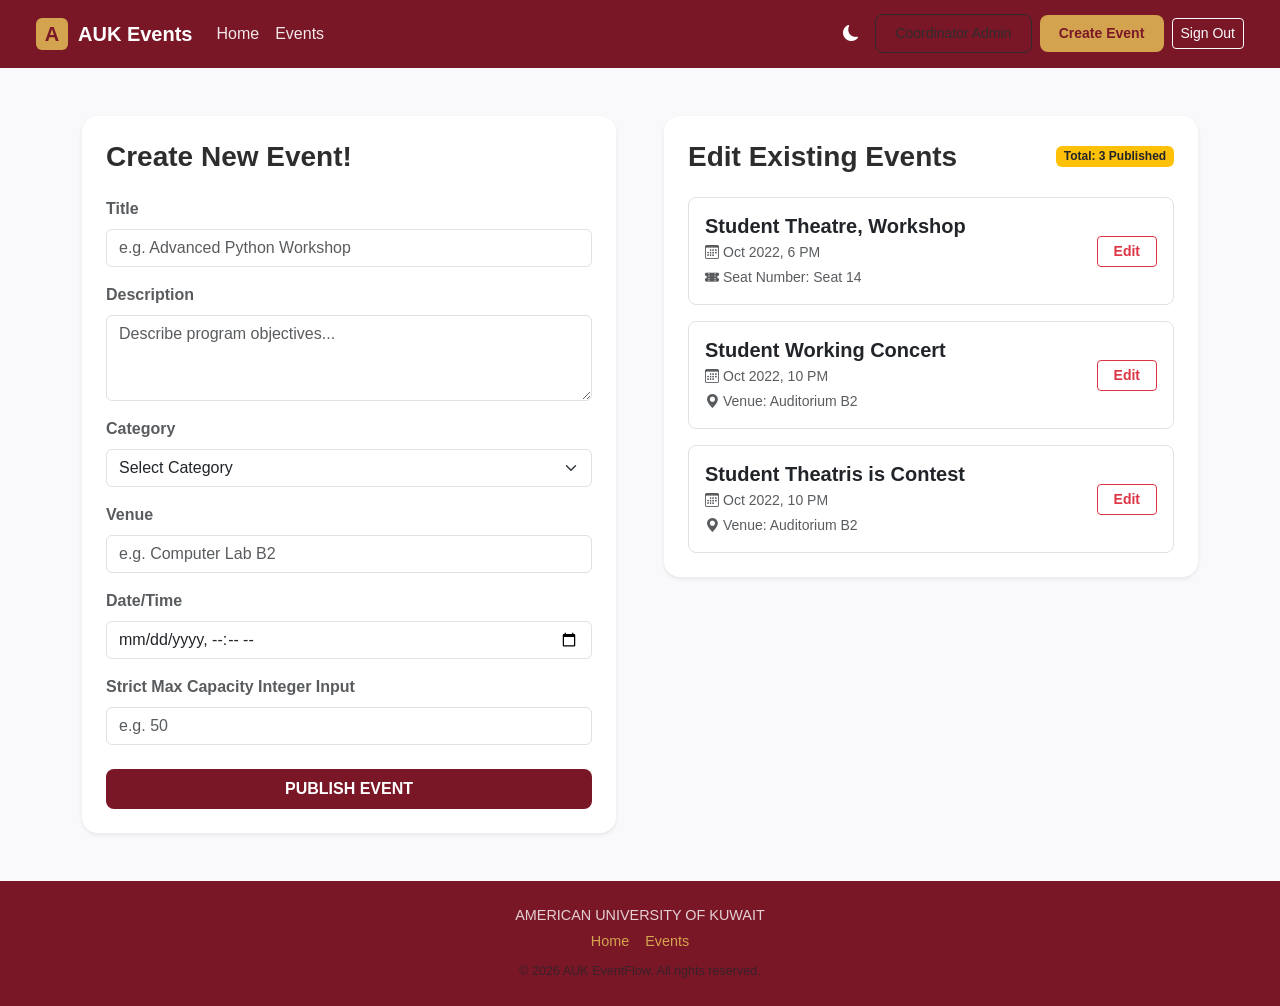
==== admin-dashboard.html @ 9406a568 "aukevent flow The css and html for the auk eventflow project" ====
<!DOCTYPE html>
<html lang="en">
<head>
    <meta charset="UTF-8">
    <meta name="viewport" content="width=device-width, initial-scale=1.0">
    <title>Coordinator Dashboard | AUK EventFlow</title>
    <!-- Bootstrap CSS -->
    <link href="https://cdn.jsdelivr.net/npm/bootstrap@5.3.0/dist/css/bootstrap.min.css" rel="stylesheet">
    <!-- Bootstrap Icons -->
    <link href="https://cdn.jsdelivr.net/npm/bootstrap-icons@1.10.5/font/bootstrap-icons.css" rel="stylesheet">
    <!-- Custom CSS -->
    <link href="styles.css" rel="stylesheet">
</head>
<body>
    <div class="page-container">
        <div class="content-wrapper">
            <nav class="navbar navbar-expand-lg navbar-dark auk-navbar">
                <div class="container-fluid">
                    <a class="navbar-brand" href="index.html">
                        <span class="auk-logo-badge">A</span>
                        <span>AUK Events</span>
                    </a>
                    <button class="navbar-toggler" type="button" data-bs-toggle="collapse" data-bs-target="#navbarNav">
                        <span class="navbar-toggler-icon"></span>
                    </button>
                    <div class="collapse navbar-collapse" id="navbarNav">
                        <ul class="navbar-nav me-auto mb-2 mb-lg-0">
                            <li class="nav-item">
                                <a class="nav-link" href="index.html">Home</a>
                            </li>
                            <li class="nav-item">
                                <a class="nav-link" href="events.html">Events</a>
                            </li>
                        </ul>
                        <div class="d-flex align-items-center gap-2">
                            <span class="text-white me-2" style="cursor: pointer;"><i class="bi bi-moon-fill"></i></span>
                            <a href="admin-dashboard.html" class="btn btn-auk-outline btn-sm active">Coordinator Admin</a>
                            <a href="admin-dashboard.html#create" class="btn btn-auk-gold btn-sm">Create Event</a>
                            <a href="index.html" class="btn btn-outline-light btn-sm">Sign Out</a>
                        </div>
                    </div>
                </div>
            </nav>

            <main class="container my-5">
                <div class="row g-5">
                    <div class="col-lg-6">
                        <div class="bg-white p-4 rounded-4 shadow-sm">
                            <h3 class="fw-bold mb-4" id="create">Create New Event!</h3>
                            <form>
                                <div class="mb-3">
                                    <label class="form-label fw-semibold text-muted">Title</label>
                                    <input type="text" class="form-control" placeholder="e.g. Advanced Python Workshop" required>
                                </div>
                                <div class="mb-3">
                                    <label class="form-label fw-semibold text-muted">Description</label>
                                    <textarea class="form-control" rows="3" placeholder="Describe program objectives..." required></textarea>
                                </div>
                                <div class="mb-3">
                                    <label class="form-label fw-semibold text-muted">Category</label>
                                    <select class="form-select" required>
                                        <option value="" disabled selected>Select Category</option>
                                        <option>Student Theatre Plays</option>
                                        <option>Technical Workshops</option>
                                        <option>Academic Seminars</option>
                                    </select>
                                </div>
                                <div class="mb-3">
                                    <label class="form-label fw-semibold text-muted">Venue</label>
                                    <input type="text" class="form-control" placeholder="e.g. Computer Lab B2" required>
                                </div>
                                <div class="mb-3">
                                    <label class="form-label fw-semibold text-muted">Date/Time</label>
                                    <input type="datetime-local" class="form-control" required>
                                </div>
                                <div class="mb-4">
                                    <label class="form-label fw-semibold text-muted">Strict Max Capacity Integer Input</label>
                                    <input type="number" class="form-control" placeholder="e.g. 50" min="1" required>
                                </div>
                                <button type="submit" class="btn btn-auk-maroon w-100 py-2 fw-bold text-white text-uppercase">Publish Event</button>
                            </form>
                        </div>
                    </div>

                    <div class="col-lg-6">
                        <div class="bg-white p-4 rounded-4 shadow-sm">
                            <div class="d-flex justify-content-between align-items-center mb-4">
                                <h3 class="fw-bold m-0">Edit Existing Events</h3>
                                <span class="badge bg-warning text-dark">Total: 3 Published</span>
                            </div>
                            
                            <div class="list-group list-group-flush gap-3">
                                <div class="list-group-item border rounded-3 p-3 shadow-xs">
                                    <div class="d-flex justify-content-between align-items-center">
                                        <div>
                                            <h5 class="fw-bold mb-1">Student Theatre, Workshop</h5>
                                            <p class="mb-1 text-muted small"><i class="bi bi-calendar3 me-1"></i>Oct 2022, 6 PM</p>
                                            <p class="mb-0 text-muted small"><i class="bi bi-ticket-perforated-fill me-1"></i>Seat Number: Seat 14</p>
                                        </div>
                                        <button class="btn btn-outline-danger btn-sm px-3 fw-bold" data-bs-toggle="modal" data-bs-target="#editModal">Edit</button>
                                    </div>
                                </div>

                                <div class="list-group-item border rounded-3 p-3 shadow-xs">
                                    <div class="d-flex justify-content-between align-items-center">
                                        <div>
                                            <h5 class="fw-bold mb-1">Student Working Concert</h5>
                                            <p class="mb-1 text-muted small"><i class="bi bi-calendar3 me-1"></i>Oct 2022, 10 PM</p>
                                            <p class="mb-0 text-muted small"><i class="bi bi-geo-alt-fill me-1"></i>Venue: Auditorium B2</p>
                                        </div>
                                        <button class="btn btn-outline-danger btn-sm px-3 fw-bold" data-bs-toggle="modal" data-bs-target="#editModal">Edit</button>
                                    </div>
                                </div>

                                <div class="list-group-item border rounded-3 p-3 shadow-xs">
                                    <div class="d-flex justify-content-between align-items-center">
                                        <div>
                                            <h5 class="fw-bold mb-1">Student Theatris is Contest</h5>
                                            <p class="mb-1 text-muted small"><i class="bi bi-calendar3 me-1"></i>Oct 2022, 10 PM</p>
                                            <p class="mb-0 text-muted small"><i class="bi bi-geo-alt-fill me-1"></i>Venue: Auditorium B2</p>
                                        </div>
                                        <button class="btn btn-outline-danger btn-sm px-3 fw-bold" data-bs-toggle="modal" data-bs-target="#editModal">Edit</button>
                                    </div>
                                </div>
                            </div>
                        </div>
                    </div>
                </div>
            </main>
        </div>

        <div class="modal fade" id="editModal" tabindex="-1" aria-hidden="true">
            <div class="modal-dialog modal-dialog-centered">
                <div class="modal-content border-0 shadow-lg">
                    <div class="modal-header bg-dark text-white">
                        <h5 class="modal-title fw-bold"><i class="bi bi-pencil-square me-2"></i>Edit Event Information</h5>
                        <button type="button" class="btn-close btn-close-white" data-bs-dismiss="modal" aria-label="Close"></button>
                    </div>
                    <div class="modal-body p-4">
                        <form>
                            <div class="mb-3">
                                <label class="form-label fw-semibold text-muted">Title</label>
                                <input type="text" class="form-control" value="Student Theatre, Workshop">
                            </div>
                            <div class="mb-3">
                                <label class="form-label fw-semibold text-muted">Venue</label>
                                <input type="text" class="form-control" value="Auditorium">
                            </div>
                            <div class="mb-3">
                                <label class="form-label fw-semibold text-muted">Max Capacity</label>
                                <input type="number" class="form-control" value="50">
                            </div>
                        </form>
                    </div>
                    <div class="modal-footer border-0 d-flex justify-content-center">
                        <button type="button" class="btn btn-outline-secondary" data-bs-dismiss="modal">Cancel</button>
                        <button type="button" class="btn btn-auk-gold" data-bs-dismiss="modal">Save Changes</button>
                    </div>
                </div>
            </div>
        </div>

        <footer class="auk-footer text-center">
            <div class="container">
                <p class="mb-1">AMERICAN UNIVERSITY OF KUWAIT</p>
                <div class="d-flex justify-content-center gap-3 mb-2">
                    <a href="index.html">Home</a>
                    <a href="events.html">Events</a>
                </div>
                <small class="text-muted">&copy; 2026 AUK EventFlow. All rights reserved.</small>
            </div>
        </footer>
    </div>

    <!-- Bootstrap JS Bundle -->
    <script src="https://cdn.jsdelivr.net/npm/bootstrap@5.3.0/dist/js/bootstrap.bundle.min.js"></script>
</body>
</html>
---- styles.css ----
/* AUK EventFlow Custom Theme Styles */
:root {
    --auk-maroon: #7A1727;
    --auk-maroon-hover: #5F111D;
    --auk-gold: #D4A34F;
    --auk-gold-hover: #B88A3B;
    --auk-bg-light: #F9F9FB;
    --auk-text-dark: #2D2D2D;
    --auk-success: #287A43;
    --auk-danger: #B32424;
}

html, body {
    height: 100%;
    margin: 0;
}

body {
    font-family: 'Segoe UI', Tahoma, Geneva, Verdana, sans-serif;
    background-color: var(--auk-bg-light);
    color: var(--auk-text-dark);
    display: flex;
    flex-direction: column;
}

.page-container {
    display: flex;
    flex-direction: column;
    min-height: 100vh;
}

.content-wrapper {
    flex: 1 0 auto;
}

.auk-footer {
    flex-shrink: 0;
    background-color: var(--auk-maroon);
    color: rgba(255, 255, 255, 0.8);
    padding: 1.5rem 0;
    font-size: 0.9rem;
    margin-top: auto;
}

.auk-navbar {
    background-color: var(--auk-maroon);
    padding: 0.8rem 1.5rem;
}

.auk-navbar .navbar-brand {
    font-weight: 700;
    color: #FFFFFF !important;
    display: flex;
    align-items: center;
    gap: 10px;
}

.auk-logo-badge {
    background-color: var(--auk-gold);
    color: var(--auk-maroon);
    font-weight: 800;
    width: 32px;
    height: 32px;
    display: flex;
    align-items: center;
    justify-content: center;
    border-radius: 6px;
}

.auk-navbar .nav-link {
    color: rgba(255, 255, 255, 0.9) !important;
    font-weight: 500;
}

.auk-navbar .nav-link:hover {
    color: var(--auk-gold) !important;
}

.auk-navbar .nav-link.active {
    border-bottom: 2px solid var(--auk-gold);
}

.btn-auk-gold {
    background-color: var(--auk-gold);
    color: var(--auk-maroon);
    font-weight: 600;
    border: none;
    border-radius: 8px;
    padding: 0.5rem 1.2rem;
    transition: all 0.2s ease;
}

.btn-auk-gold:hover {
    background-color: var(--auk-gold-hover);
    color: white;
}

.btn-auk-outline {
    background-color: transparent;
    color: white;
    border: 1px solid white;
    font-weight: 500;
    border-radius: 8px;
    padding: 0.5rem 1.2rem;
    transition: all 0.2s ease;
}

.btn-auk-outline:hover {
    background-color: rgba(255, 255, 255, 0.1);
    color: var(--auk-gold);
}

.btn-auk-maroon {
    background-color: var(--auk-maroon);
    color: white;
    font-weight: 600;
    border: none;
    border-radius: 8px;
    padding: 0.6rem 1.5rem;
}

.btn-auk-maroon:hover {
    background-color: var(--auk-maroon-hover);
    color: white;
}

.btn-auk-success {
    background-color: var(--auk-success);
    color: white;
    font-weight: 600;
    border: none;
    border-radius: 8px;
    padding: 0.6rem 1.5rem;
}

.btn-auk-success:hover {
    background-color: #1E5B32;
    color: white;
}

.btn-auk-danger {
    background-color: var(--auk-danger);
    color: white;
    font-weight: 600;
    border: none;
    border-radius: 8px;
    padding: 0.6rem 1.5rem;
}

.btn-auk-danger:hover {
    background-color: #8C1C1C;
    color: white;
}

.auk-footer a {
    color: var(--auk-gold);
    text-decoration: none;
}

.auk-footer a:hover {
    text-decoration: underline;
}

.auk-hero-card {
    background: linear-gradient(135deg, var(--auk-maroon) 0%, #A31E32 100%);
    border-radius: 16px;
    color: white;
    padding: 3rem 2rem;
    box-shadow: 0 4px 15px rgba(0,0,0,0.1);
    margin-bottom: 2.5rem;
}

.auk-hero-card h1 {
    font-size: 2.8rem;
    font-weight: 800;
    margin-bottom: 1rem;
}

.auk-card {
    background-color: white;
    border: none;
    border-radius: 12px;
    box-shadow: 0 4px 12px rgba(0, 0, 0, 0.05);
    transition: transform 0.2s ease, box-shadow 0.2s ease;
    overflow: hidden;
}

.auk-card:hover {
    transform: translateY(-5px);
    box-shadow: 0 8px 20px rgba(0, 0, 0, 0.1);
}

.badge-available {
    background-color: #D4EDDA;
    color: #155724;
    font-weight: 600;
    padding: 0.4rem 0.8rem;
    border-radius: 30px;
}

.badge-full {
    background-color: #F8D7DA;
    color: #721C24;
    font-weight: 600;
    padding: 0.4rem 0.8rem;
    border-radius: 30px;
}

.progress {
    height: 12px;
    border-radius: 6px;
    background-color: #E9ECEF;
}

.progress-bar-auk {
    background-color: var(--auk-maroon);
}

.login-card {
    max-width: 450px;
    margin: 4rem auto;
    border: none;
    border-radius: 16px;
    box-shadow: 0 8px 30px rgba(0,0,0,0.1);
    background: white;
    overflow: hidden;
}

.login-tabs .nav-link {
    color: #6C757D;
    font-weight: 600;
    border: none;
    padding: 1rem;
    text-align: center;
    background-color: #F1F3F5;
}

.login-tabs .nav-link.active {
    color: var(--auk-maroon);
    background-color: white;
    border-top: 3px solid var(--auk-maroon);
}

.detail-main-card {
    background: white;
    border-radius: 16px;
    padding: 2.5rem;
    box-shadow: 0 4px 15px rgba(0,0,0,0.05);
    margin-bottom: 2rem;
}

.detail-sidebar-card {
    background: white;
    border-radius: 16px;
    padding: 2rem;
    box-shadow: 0 4px 15px rgba(0,0,0,0.05);
}
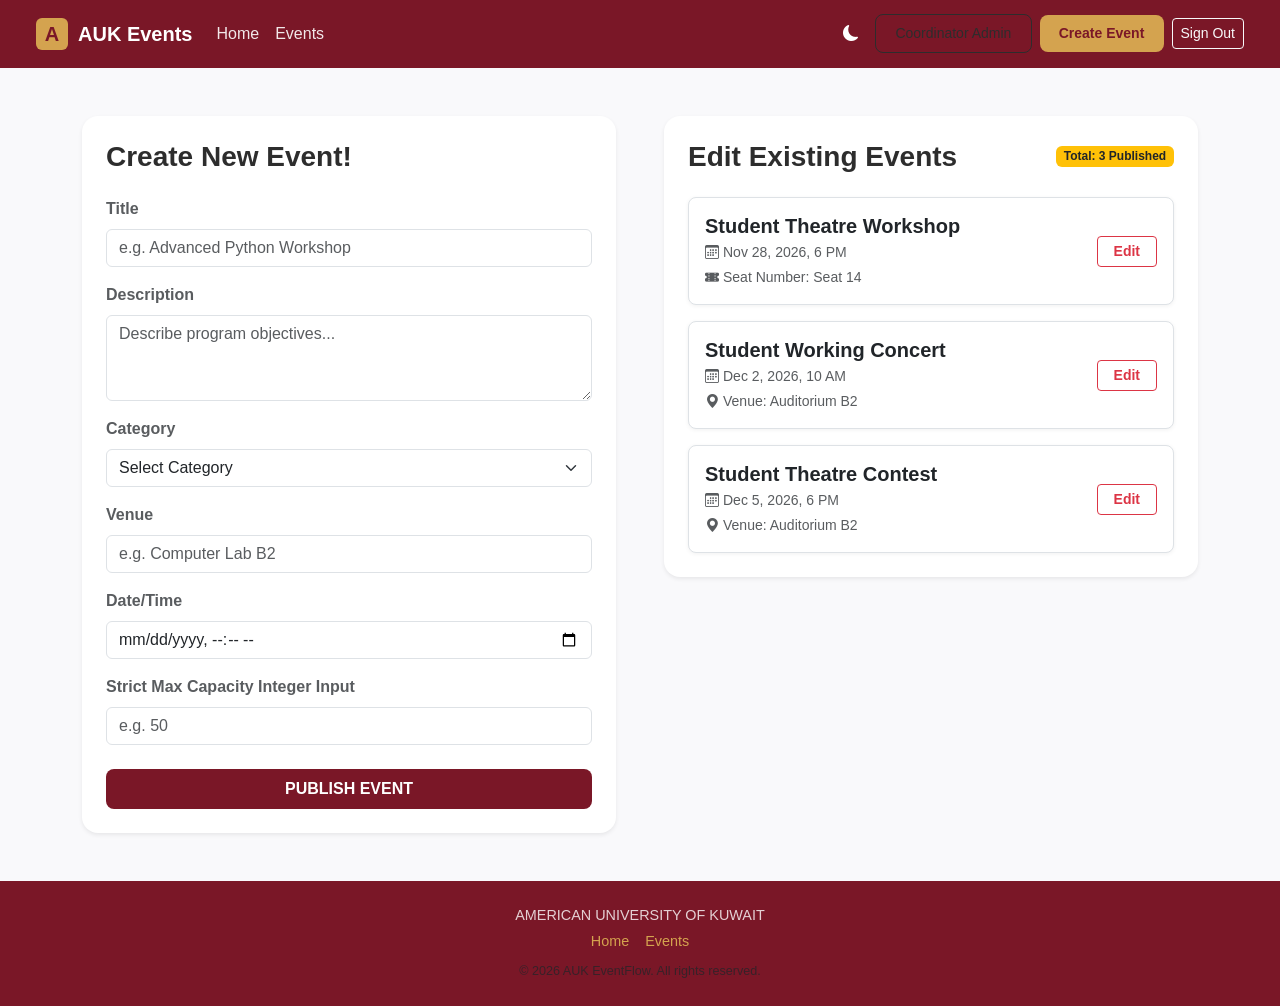
==== commit c54ad597: "upadate css and html" ====
--- a/admin-dashboard.html
+++ b/admin-dashboard.html
@@ -93,8 +93,8 @@
                                 <div class="list-group-item border rounded-3 p-3 shadow-xs">
                                     <div class="d-flex justify-content-between align-items-center">
                                         <div>
-                                            <h5 class="fw-bold mb-1">Student Theatre, Workshop</h5>
-                                            <p class="mb-1 text-muted small"><i class="bi bi-calendar3 me-1"></i>Oct 2022, 6 PM</p>
+                                            <h5 class="fw-bold mb-1">Student Theatre Workshop</h5>
+                                            <p class="mb-1 text-muted small"><i class="bi bi-calendar3 me-1"></i>Nov 28, 2026, 6 PM</p>
                                             <p class="mb-0 text-muted small"><i class="bi bi-ticket-perforated-fill me-1"></i>Seat Number: Seat 14</p>
                                         </div>
                                         <button class="btn btn-outline-danger btn-sm px-3 fw-bold" data-bs-toggle="modal" data-bs-target="#editModal">Edit</button>
@@ -105,7 +105,7 @@
                                     <div class="d-flex justify-content-between align-items-center">
                                         <div>
                                             <h5 class="fw-bold mb-1">Student Working Concert</h5>
-                                            <p class="mb-1 text-muted small"><i class="bi bi-calendar3 me-1"></i>Oct 2022, 10 PM</p>
+                                            <p class="mb-1 text-muted small"><i class="bi bi-calendar3 me-1"></i>Dec 2, 2026, 10 AM</p>
                                             <p class="mb-0 text-muted small"><i class="bi bi-geo-alt-fill me-1"></i>Venue: Auditorium B2</p>
                                         </div>
                                         <button class="btn btn-outline-danger btn-sm px-3 fw-bold" data-bs-toggle="modal" data-bs-target="#editModal">Edit</button>
@@ -115,8 +115,8 @@
                                 <div class="list-group-item border rounded-3 p-3 shadow-xs">
                                     <div class="d-flex justify-content-between align-items-center">
                                         <div>
-                                            <h5 class="fw-bold mb-1">Student Theatris is Contest</h5>
-                                            <p class="mb-1 text-muted small"><i class="bi bi-calendar3 me-1"></i>Oct 2022, 10 PM</p>
+                                            <h5 class="fw-bold mb-1">Student Theatre Contest</h5>
+                                            <p class="mb-1 text-muted small"><i class="bi bi-calendar3 me-1"></i>Dec 5, 2026, 6 PM</p>
                                             <p class="mb-0 text-muted small"><i class="bi bi-geo-alt-fill me-1"></i>Venue: Auditorium B2</p>
                                         </div>
                                         <button class="btn btn-outline-danger btn-sm px-3 fw-bold" data-bs-toggle="modal" data-bs-target="#editModal">Edit</button>
--- a/styles.css
+++ b/styles.css
@@ -1,5 +1,6 @@
 /* AUK EventFlow Custom Theme Styles */
 :root {
+    /* A small set of shared colors keeps every page visually consistent. */
     --auk-maroon: #7A1727;
     --auk-maroon-hover: #5F111D;
     --auk-gold: #D4A34F;
@@ -15,6 +16,7 @@
     margin: 0;
 }
 
+/* The flex layout keeps the footer at the bottom on short pages. */
 body {
     font-family: 'Segoe UI', Tahoma, Geneva, Verdana, sans-serif;
     background-color: var(--auk-bg-light);
@@ -42,6 +44,7 @@
     margin-top: auto;
 }
 
+/* Shared navigation styles used by every page. */
 .auk-navbar {
     background-color: var(--auk-maroon);
     padding: 0.8rem 1.5rem;
@@ -67,6 +70,7 @@
     border-radius: 6px;
 }
 
+/* Shared button styles provide a consistent visual language for actions. */
 .auk-navbar .nav-link {
     color: rgba(255, 255, 255, 0.9) !important;
     font-weight: 500;
@@ -161,6 +165,7 @@
     text-decoration: underline;
 }
 
+/* The hero is the main call-to-action area on the home page. */
 .auk-hero-card {
     background: linear-gradient(135deg, var(--auk-maroon) 0%, #A31E32 100%);
     border-radius: 16px;
@@ -176,6 +181,7 @@
     margin-bottom: 1rem;
 }
 
+/* Cards are used for event summaries, categories, and bookings. */
 .auk-card {
     background-color: white;
     border: none;
@@ -255,3 +261,40 @@
     padding: 2rem;
     box-shadow: 0 4px 15px rgba(0,0,0,0.05);
 }
+
+/* Small utilities used by the HTML pages. */
+.tracking-wider {
+    letter-spacing: 0.08em;
+}
+
+.max-width-600 {
+    max-width: 600px;
+}
+
+.shadow-xs {
+    box-shadow: 0 1px 4px rgba(0, 0, 0, 0.06);
+}
+
+/* Prevent long event names from breaking compact cards on smaller screens. */
+.card-title {
+    overflow-wrap: anywhere;
+}
+
+@media (max-width: 576px) {
+    .auk-navbar {
+        padding: 0.75rem 1rem;
+    }
+
+    .auk-hero-card {
+        padding: 2rem 1.25rem;
+    }
+
+    .auk-hero-card h1 {
+        font-size: 2.1rem;
+    }
+
+    .detail-main-card,
+    .detail-sidebar-card {
+        padding: 1.5rem;
+    }
+}
